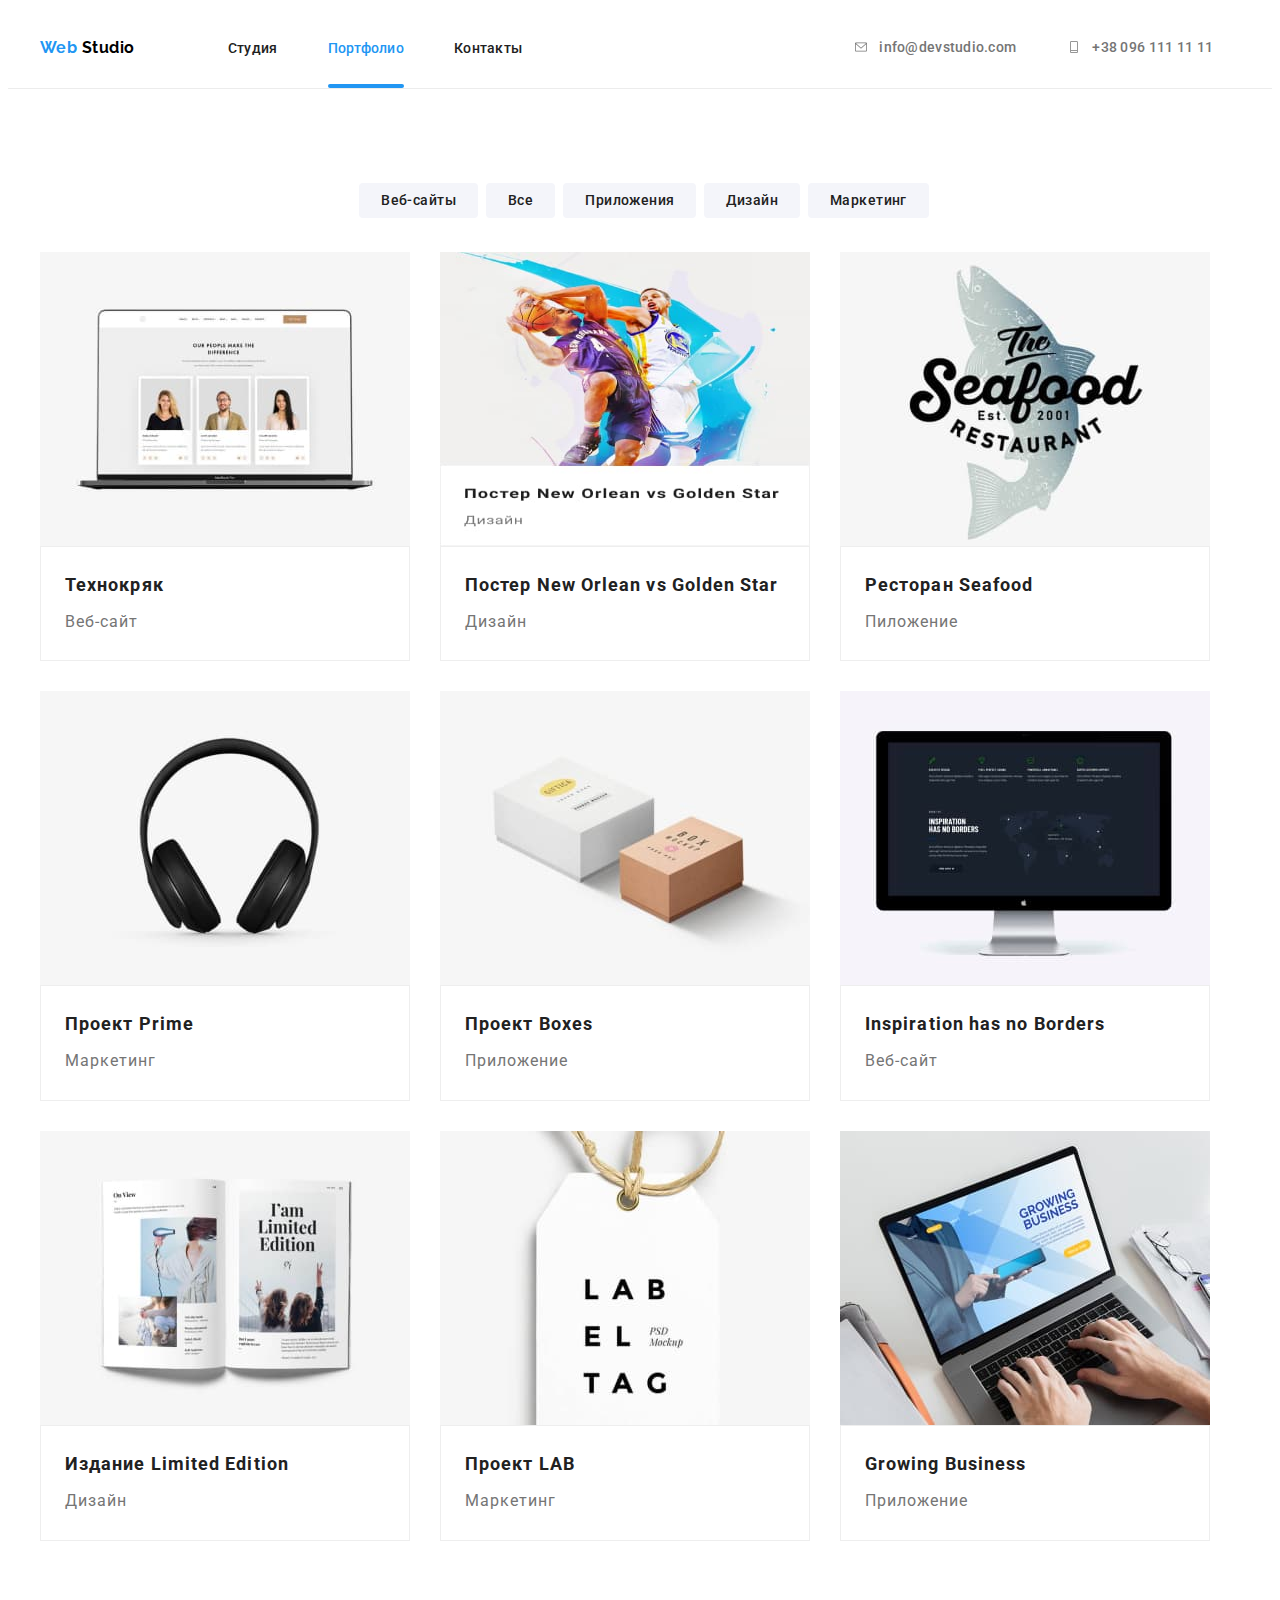
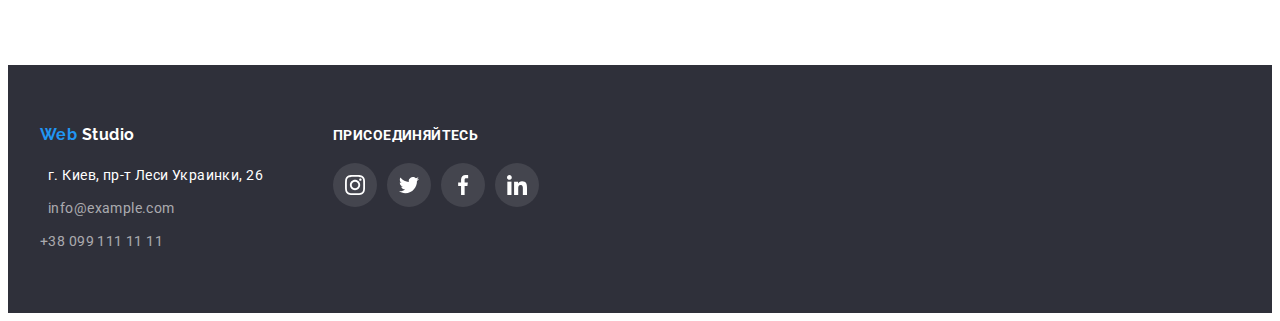
==== portfolio.html @ 034bc5c6 "Загрузка файлів" ====
<!DOCTYPE html>
<html lang="en">
<head>
    <meta charset="UTF-8">
    <meta http-equiv="X-UA-Compatible" content="IE=edge">
    <meta name="viewport" content="width=device-width, initial-scale=1.0">
    <title>Portfolio</title>
    <link rel="preconnect" href="https://fonts.gstatic.com">
    <link href="https://fonts.googleapis.com/css2?family=Raleway:wght@700&family=Roboto:wght@400;500;700;900&display=swap" rel="stylesheet">
    <link rel="stylesheet" href="https://cdnjs.cloudflare.com/ajax/libs/modern-normalize/0.2.0/modern-normalize.min.css" integrity="sha512-sqIVMkf5f8XGYI/UZYGs7wODxlUeoj9JknataPfUwtvrSKWMHrMXGZ7Evb6nabFYJQG15vFFyALe6r0nWCD1Ug==" crossorigin="anonymous" referrerpolicy="no-referrer" />
    <link rel="stylesheet" href="./css/styles.css">
</head>
<body>
    <!--Секція HEADER-->
    <header class="header">
        <div class="container header-container">
            <nav class="navigation">
                <a class="logo" href="./index.html">
                    <span class="logo-web">
                        Web
                    </span>
                    <span class="logo-s">
                        Studio
                    </span>
                </a>
                    <ul class="menu">
                        <li class="list-menu">
                            <a class="menu-link" href="./index.html">
                                Студия
                            </a>
                        </li>
                        <li class="list-menu">
                            <a class="menu-link current" href="./portfolio.html">
                                Портфолио
                            </a>
                        </li>
                        <li class="list-menu">
                            <a class="menu-link" href="">
                                Контакты
                            </a>
                        </li>
                    </ul>
            </nav>
            <!--Секція навігації email та tel-->
            <ul class="adress">
                <li class="list-adress">
                    <a class="mail-link" href="emailto:info@devstudio.com">
                        <svg class="icon-list-adress" width="16" height="12">
                            <use href="./images/sprite.svg#mail_1">
                            </use>
                        </svg>
                        info@devstudio.com
                    </a>
                </li>
                <li class="list-adress">
                    <a class="tel-link" href="tel:+380961111111">
                        <svg class="icon-list-adress" width="16" height="12">
                            <use href="./images/sprite.svg#tel">
                            </use>
                        </svg>
                        +38 096 111 11 11
                    </a>
                </li>
            </ul>
        </div>
    </header>

<!--HERO-->
<main>
    <section>
        <div class="container">
            <ul class="porfolio-menu">
                <li class="list-portfolio-menu">
                    <button class="modal-btn-portfolio" type="button">Веб-сайты</button>
                </li>
                <li class="list-portfolio-menu">
                    <button class="modal-btn-portfolio" type="button">Все</button>
                </li>
                <li class="list-portfolio-menu">
                    <button class="modal-btn-portfolio" type="button">Приложения</button>
                </li>
                <li class="list-portfolio-menu">
                    <button class="modal-btn-portfolio" type="button">Дизайн</button>
                </li>
                <li class="list-portfolio-menu">
                    <button class="modal-btn-portfolio" type="button">Маркетинг</button>
                </li>
            </ul>
    
    <!--Content-->
        <ul class="portfolio-content">
        <li class="portfolio-list-content">
            <a class="portfolio-link" href="">
                <div class="portfolio-overlay">
                    <img src="./images/texno-kryak.jpg" alt="Технокряк"  width="370" height="294">
                    <p class="overlay">Технокряк это современная площадка распространения коронавируса. Компании используют эту платформу для цифрового шпионажа и атак на защищённые сервера конкурентов.
                    </p>
                </div>
                <div class="border-portfolio">
                    <h2 class="portfolio-list">Технокряк</h2>
                    <p class="portfolio-list-item">Веб-сайт</p>
                </div>
            </a>
        </li>
        <li class="portfolio-list-content">
            <a class="portfolio-link" href="">
                <div class="portfolio-overlay">
                    <img src="./images/design.jpg" alt="Постер New Orlean vs Golden Star"  width="370" height="294">
                    <p class="overlay">Технокряк это современная площадка распространения коронавируса. Компании используют эту платформу для цифрового шпионажа и атак на защищённые сервера конкурентов.
                    </p>
                </div>
                <div class="border-portfolio">
                    <h2 class="portfolio-list">Постер New Orlean vs Golden Star</h2>
                    <p class="portfolio-list-item">Дизайн</p>
                </div> 
            </a>
        </li>
        <li class="portfolio-list-content">
            <a class="portfolio-link" href="">
                <div class="portfolio-overlay">
                    <img src="./images/restoran.jpg" alt="Ресторан Seafood"  width="370" height="294">
                    <p class="overlay">Технокряк это современная площадка распространения коронавируса. Компании используют эту платформу для цифрового шпионажа и атак на защищённые сервера конкурентов.
                    </p>
                </div>
                <div class="border-portfolio">
                    <h2 class="portfolio-list">Ресторан Seafood</h2>
                    <p class="portfolio-list-item">Пиложение</p>
                </div>
            </a>
        </li>
        <li class="portfolio-list-content">
            <a class="portfolio-link" href="">
                <div class="portfolio-overlay">
                    <img src="./images/prime.jpg" alt="Проект Prime"  width="370" height="294">
                    <p class="overlay">Технокряк это современная площадка распространения коронавируса. Компании используют эту платформу для цифрового шпионажа и атак на защищённые сервера конкурентов.
                    </p>
                </div>
                <div class="border-portfolio">
                    <h2 class="portfolio-list">Проект Prime</h2>
                    <p class="portfolio-list-item">Маркетинг</p>
                </div>
            </a>
        </li>
        <li class="portfolio-list-content">
            <a class="portfolio-link" href="">
                <div class="portfolio-overlay">
                    <img src="./images/boxes.jpg" alt="Проект Boxes"  width="370" height="294">
                    <p class="overlay">Технокряк это современная площадка распространения коронавируса. Компании используют эту платформу для цифрового шпионажа и атак на защищённые сервера конкурентов.
                    </p>
                </div>
                <div class="border-portfolio">
                    <h2 class="portfolio-list">Проект Boxes</h2>
                    <p class="portfolio-list-item">Приложение</p>
                </div>
            </a>
        </li>
        <li class="portfolio-list-content">
            <a class="portfolio-link" href="">
                <div class="portfolio-overlay">
                    <img src="./images/borders.jpg" alt="Inspiration has no Borders"  width="370" height="294">
                    <p class="overlay">Технокряк это современная площадка распространения коронавируса. Компании используют эту платформу для цифрового шпионажа и атак на защищённые сервера конкурентов.
                    </p>
                </div>
                <div class="border-portfolio">
                    <h2 class="portfolio-list">Inspiration has no Borders</h2>
                    <p class="portfolio-list-item">Веб-сайт</p>
                </div>
            </a>        
        </li>
        <li class="portfolio-list-content">
            <a class="portfolio-link" href="">
                <div class="portfolio-overlay">
                    <img src="./images/limited-edition.jpg" alt="Издание Limited Editions"  width="370" height="294">
                    <p class="overlay">Технокряк это современная площадка распространения коронавируса. Компании используют эту платформу для цифрового шпионажа и атак на защищённые сервера конкурентов.
                    </p>
                </div>
                <div class="border-portfolio">
                    <h2 class="portfolio-list">Издание Limited Edition</h2>
                    <p class="portfolio-list-item">Дизайн</p>
                </div>
            </a>
        </li>
        <li class="portfolio-list-content">
            <a class="portfolio-link" href="">
                <div class="portfolio-overlay">
                    <img src="./images/lab.jpg" alt="Проект LAB"  width="370" height="294">
                    <p class="overlay">Технокряк это современная площадка распространения коронавируса. Компании используют эту платформу для цифрового шпионажа и атак на защищённые сервера конкурентов.
                    </p>
                </div>
                <div class="border-portfolio">
                    <h2 class="portfolio-list">Проект LAB</h2>
                    <p class="portfolio-list-item">Маркетинг</p>
                </div>
            </a>
        </li>
        <li class="portfolio-list-content">
            <a class="portfolio-link" href="">
                <div class="portfolio-overlay">
                    <img src="./images/business.jpg" alt="Growing Business"  width="370" height="294">
                    <p class="overlay">Технокряк это современная площадка распространения коронавируса. Компании используют эту платформу для цифрового шпионажа и атак на защищённые сервера конкурентов.
                    </p>
                </div>
                <div class="border-portfolio">
                    <h2 class="portfolio-list">Growing Business</h2>
                    <p class="portfolio-list-item">Приложение</p>
                </div>
            </a>
        </li>
    </ul>
    </div>
    </section>
</main>

<!--Контакти-->
<footer class="footer">
    <div class="container footer-container">
                                        <!--Контакти-->
        <div class="adres-footer">
            <a class="logo-footer" href="./">
                <span class="logo-footer-web">
                    Web
                </span>
                <span class="logo-footer-s">
                    Studio
                </span>
            </a>
                <address>
                    <ul class="adress-list">
                        <li class="list">
                            <a class="footer-adres-1" href="https://goo.gl/maps/1ds3YkNvuFU2GXz48" target="_blank" rel="noopener noreferrer">
                                г. Киев, пр-т Леси Украинки, 26
                            </a>
                        </li>
                        <li class="list">
                            <a class="footer-adres-2" href="mailto:info@example.com">
                                info@example.com
                            </a>
                        </li>
                        <li class="list">
                            <a class="footer-adres-2" href="tel:+380991111111">
                                +38 099 111 11 11
                            </a>
                        </li>
                    </ul>
                </address>
        </div>
                                        <!--Присоединяйтесь-->
        <div class="join">
            <h3 class="join-title">
                присоединяйтесь
            </h3>
            <ul class="join-list">
                <li class="join-item">
                    <a class="join-link" href="">
                        <svg class="join-icon" width="20" height="20">
                            <use href="./images/sprite.svg#instagram">
                            </use>
                        </svg>
                    </a>
                </li>
                <li class="join-item">
                    <a class="join-link" href="">
                        <svg class="join-icon" width="20" height="20">
                            <use href="./images/sprite.svg#twitter">
                            </use>
                        </svg>
                    </a>
                </li>
                <li class="join-item">
                    <a class="join-link" href="">
                        <svg class="join-icon" width="20" height="20">
                            <use href="./images/sprite.svg#facebook">
                            </use>
                        </svg>
                    </a>
                </li>
                <li class="join-item">
                    <a class="join-link" href="">
                        <svg class="join-icon" width="20" height="20">
                            <use href="./images/sprite.svg#linkedin">
                            </use>
                        </svg>
                    </a>
                </li>
            </ul>
        </div>
    </div>
</footer>

</body>
</html>
---- css/styles.css ----
/*Стилізація верхнього меню секції HEADER*/
/*Обнуление отступов*/
h1,
h2,
h3,
h4,
h5,
h6,
p {
    margin-top: 0;
    margin-bottom: 0;
}

ul,ol{
    margin-top: 0;
    margin-bottom: 0;
    padding-left: 0;
    list-style: none;
}

img{
    display: block;
}
/*Обнуление отступов*/
.container
{
    width: 1200px;
    margin: 0 auto;

}

/*---Секція HEADER------*/
.header-container
{
    display: flex;
    align-items: center;
}
.header{
    padding-top: 24px;
    padding-bottom: 25px;
    border-bottom: 1px solid #ECECEC;
}
.navigation
{
    display: flex;
    align-items: center;
}
.menu
{
    display: flex;
    align-items: center;
}
.logo
{
    margin-right: 93px;
}

/*Логотип WebStudio*/
.logo{
    font-family: Raleway; 
    font-style: normal; 
    font-weight: bold; s
    font-size: 26px; 
    line-height: 31px;
    letter-spacing: 0.03em;
    color: #2196F3;
    text-decoration: none
    text-shadow: 0 4 4
    rgba(0,0,0,0.25);
    text-decoration: none /*прибирає підкреслення*/
    }
.logo-web
{
    color:#2196f3
}
.logo-s
{
    color:black
}
/*Стилізація блокім меню: Студія,Потфоліо...*/
.list-menu:not(:last-child){
    margin-right: 50px;
}

.menu-link.current{
    color: #2196f3;
}
.menu-link{
    position: relative;
    font-family: Roboto; 
    font-style: normal; 
    font-weight: 500; 
    font-size: 14px; 
    line-height: 1.14; 
    letter-spacing: 0.02em;
    color: #212121;
    text-decoration: none;
    padding-top: 32px;
    padding-bottom:32px;
}
.menu-link.current::after{/*підкреслення активної сторінки*/
    content: "";
    position: absolute;
    width: 100%;
    height: 4px;
    left: 0;
    bottom: 0;
    top: 76px;
    display: block;
    background: #2196F3;
    border-radius: 2px;

}

/*Стилізація блоків меню: tел, Mайл*/
.adress
{
    display: flex;
    align-items: center;
}
.list-adress
{
    list-style: none; /*прибирає точки в списку*/
    margin-right: auto;
}
.mail-link{
    display: flex;
    align-items: center;
    margin-left: 331px;
    
    font-family: Roboto; 
    font-style: normal; 
    font-weight: 500; 
    font-size: 14px; 
    line-height: 1.14; 
    letter-spacing: 0.02em;
    color: #757575;
    text-decoration: none;
    transition: color 250ms linear;
}
.tel-link{   
    display: flex;
    align-items: center;
    margin-left: 50px;
    
    font-family: Roboto; 
    font-style: normal; 
    font-weight: 500; 
    font-size: 14px; 
    line-height: 1.14; 
    letter-spacing: 0.02em;
    color: #757575;
    text-decoration: none;
    transition: color 250ms linear;
}
.icon-list-adress{
    margin-right: 10px;
    fill: currentColor;
}
.menu-link:hover,
.menu-link:focus
{
    color: #2196f3;
}
.icon-list-adress:hover,
.icon-list-adress:focus
{
    color: currentColor #2196f3;
}
.mail-link:hover,
.mail-link:focus
{
    color: #2196f3;
}
.tel-link:hover,
.tel-link:focus
{
    color: #2196f3;
}

/*----------------------------------------*/
/*Стилізація секції HERO*/
.section-hero
{   
    background-image:linear-gradient(rgba(47,48,58,0.4), rgba(47,48,58,0.4)), url("../images/hero.jpg");
    background-repeat: no-repeat;
    background-position: center;
    background-size: cover;
    /*background-color: #2f303a;*/
    text-align: center;
    padding-top: 200px;
    padding-bottom: 200px;
}
.hero-z
{
    align-items: center;
    width: 696px;
    margin-left: 245px;
    margin-bottom: 30px;
    font-family: Roboto; 
    font-style: normal; 
    font-weight: 900; 
    font-size: 44px; 
    line-height: 1.36;
    color: #FFFFFF;
} 

.modal-btn 
{
    background: #188ce8;  
    border-radius:4px ; 
    padding: 10px 32px;
    font-family: Roboto; 
    font-style: normal; 
    font-weight: bold; 
    font-size: 16px; 
    line-height: 30px;
 /* identical to box height, 187% */
    align-items: center; 
    text-align: center; 
    letter-spacing: 0.06em;
    border-radius:4px ;
    color: #FFFFFF;
    cursor: pointer; 
}

/*Стилізація секцій */
/*Секція особенності Section-1*/
.section
{
    padding-top: 94px;
    /* padding-bottom: 94px;*/
}
.features-container
{
    display: flex;
    align-items: center;
}
.features-menu
{
    display: flex;
    align-items: center;
    margin-right: 30px;
}
/*.list{
    width: 270px;
}
.list:not(:last-child)
{
    margin-right: 30px;
}

*/
.features-list
{
    margin-top: 30px;
    margin-bottom: 10px;
    font-family: Roboto; 
    font-style: normal; 
    font-weight: bold; 
    font-size: 14px; 
    line-height: 16px;
    letter-spacing: 0.03em;
    text-transform: uppercase;
    color: #212121;
}
.features{
    display: flex;
    justify-content: center;
    align-items: center;
    background-color: #F4F5FA;
    margin-right: 30px;
    border-radius: 4px;
}
.features-list-icon{
    background-color: #F4F5FA;
    border-radius: 0px 4px 4px 0px 0.25;
    margin-top: 25px;
    margin-bottom: 25px;
    margin-left: 100px;
    margin-right: 100px;
}

.hero-list-item
{
    margin-right: 30px;
    font-family: Roboto; 
    font-style: normal; 
    font-weight: normal; 
    font-size: 14px; 
    line-height: 1.71;
    letter-spacing: 0.03em;
    color: #757575;
}

/*Секція чим займаємося Section-2*/
.work{
    padding-bottom: 94px;
}
.section-work
{
    font-family: Roboto; 
    font-style: normal; 
    font-weight: bold; 
    font-size: 36px; 
    line-height: 1.16;
    letter-spacing: 0.03em;
    color: #212121;
    margin-bottom: 50px;
    text-align: center;
}

.work-section
{
    display: flex;
    align-items: center;
}
.work-list:not(:last-child)
{
    margin-right: 30px;
    list-style: none;
}
/*Опис вспливаючого вікна на контенті*/

.work-overlay{
    position: relative;
    overflow: hidden;
}
.overlay-work{
    position: absolute;
    padding-top: 27px;
    padding-bottom: 27px;

    font-family: Roboto;
    font-style: normal;
    font-weight: bold;
    font-size: 16px;
    line-height: 16px;
    text-align: center;
    letter-spacing: 00.03em;
    text-transform: uppercase;
    color: #FFFFFF;

    background: rgba(47,48,58,0.8);
    width: 100%;
    height: 70px;
    bottom: 0;
    left: 0;
    overflow: auto;
}


/*Секція наша команда Section-3*/

.section3
{
    background: #f5f4fa;
    padding-bottom: 94px;
}
.team-work
{
    display: flex;
    align-items: center;
}
.team-list/*:not(:last-child)*/{
    background-color: #FFFFFF;
    margin-right: 30px;
    list-style: none;
    box-shadow: 
0px 1px 3px rgba(0, 0, 0, 0.12), 
0px 1px 1px rgba(0, 0, 0, 0.14), 
0px 2px 1px rgba(0, 0, 0, 0.20);
    border-radius: 0px 0px 4px 4px;
}
.team-item{
    padding: 30px 0px;
}
.section-our-team
{
    font-family: Roboto; 
    font-style: normal; 
    font-weight: 500; 
    font-size: 16px; 
    line-height: 1.19;
    letter-spacing: 0.03em;
    text-align: center;
    color: #212121;
    margin-top: 30px;
    margin-bottom: 10px;
}
.section-profession
{
    
    font-family: Roboto; 
    font-style: normal; 
    font-weight: normal; 
    font-size: 16px; 
    line-height: 1.19;
    letter-spacing: 0.03em;
    text-align: center;
    color: #757575;
}
.social-network{
    display: flex;
    justify-content: center;
    margin-top: 16px;
    margin-left: -10px;
}
.social-network-item{
    margin-left: 10px;
}
.social-network-link{
    display: flex;
    align-items: center;
    justify-content: center;
    padding: 12px;
    fill: #AFB1B8;
    border-radius: 50%;
    transition: color 250ms;
}
.social-network-link:hover,
.social-network-link:focus{
    background-color: #2196F3;
    fill: #FFFFFF;
}

/*--------------------------------------*/
/*Секция 4*/
.section4{
    padding-bottom: 94px;
}
.client{
    display: flex;
    align-items: center;
    margin-left: -30px;
}
.client-item{
    margin-left: 30px;
}
.client-link{
    display: flex;
    align-items: center;
    justify-content: center;
    padding-top: 16px;
    padding-bottom: 16px;
    padding-left: 32px;
    padding-right: 32px;
    border: 1px solid #AFB1B8;
    border-radius: 4px;
    fill: #AFB1B8;
    transition: color 250ms, background-color 250ms;
}

.client-icon:hover,
.client-icon:focus{
    fill: #2196F3;
}
.client-link:hover,
.client-link:focus{
    border-color: #2196F3;
}
/*Стилізація секяції footer*/

.footer
{
    background: #2F303A;
    padding-top: 60px;
    right: 252px;
}
.footer-container{
    display: flex;
    align-items: baseline;
    /* width: 1200px;
    right: 252px;*/
}

.logo-footer
{
    font-family: Raleway; 
    font-style: normal; 
    font-weight: bold; s
    font-size: 26px; 
    line-height: 1.19;
/* identical to box height */ 
    letter-spacing: 0.03em;
    color: #2196F3;
    text-decoration: none
    text-shadow: 0 4 4
    rgba(0,0.0,0.25);
    text-decoration: none /*прибирає підкреслення*/ 
}
.logo-footer-web
{
    color:#2196f3
}
.logo-footer-s
{
    color:white
}
.adress-list
{
    padding-top:  20px;
    padding-bottom: 60px;
}
.footer-adres-1
{
    font-family: Roboto; 
    font-style: normal; 
    font-weight: normal; 
    font-size: 14px; 
    line-height: 1.71;
    letter-spacing: 0.03em;
    color: #FFFFFF;
    text-decoration: none;
}
.footer-adres-2
{
    font-family: Roboto; 
    font-style: normal; 
    font-weight: normal; 
    font-size: 14px; 
    line-height: 1.71;
    letter-spacing: 0.03em;
    color: rgba(255, 255, 255, 0.6);
    text-decoration: none;  
}

.list:not(:last-child)
{
    margin-bottom: 9px;
    margin-left: 8px;
}

/*Секція----- Присоединяйтесь-----*/
.join{
    margin-left: 70px;
}
.join-title{
    font-family: Roboto;
    margin-bottom: 20px;
    font-style: normal;
    font-size: 14px;
    line-height: 1.17;
    letter-spacing: 0.03em;
    text-transform: uppercase;
    color: #FFFFFF;
}
.join-list{
    display: flex;
    justify-self: center;
    margin-top: 16px;
    margin-left: -10px;
}
.join-item{
    margin-left: 10px;
}
.join-link{
    display: flex;
    align-items: center;
    justify-content: center;
    padding: 12px;
    fill: #FFFFFF;
    border-radius: 50%;
    background-color: rgba(255,255,255, 0.1);
    transition: transform 250ms linear;
}
.join-link:hover,
.join-link:focus{
    background-color: #2196F3;
}

/*Модальне вікно*/
.backdrop{
    position: fixed;
    top: 0;
    left: 0;
    width: 100vw;
    height: 100vh;
    background-color: rgba(0,0,0,0.2);
}
.modal{
    position: absolute;
    left: 50%;
    top: 50%;
    width: 528px;
    height: 581px;
    background-color: #FFFFFF;
    transform: translate(-50%,-50%);
    border-radius: 4px;
    box-shadow: 
0px 1px 3px rgba(0, 0, 0, 0.12), 
0px 1px 1px rgba(0, 0, 0, 0.14), 
0px 2px 1px rgba(0, 0, 0, 0.20);
}
/*****Опис стилю кнопки Close****/
.close-btn{
    position: absolute;
    top: 8px;
    right: 8px;
    width: 30px;
    height: 30px;
    border-radius: 50%;
    border: 1px solid rgba(0,0,0,0.1);
    background-color: transparent;
    cursor: pointer;
    padding: 0;
}
.is-hidden{
    opacity: 0;
    visibility: hidden;
    pointer-events: none;
}


/*portfolio.html*/
/*Стилізація та сторінки portfolio*/

.modal-btn-portfolio
{
    font-family: Roboto; 
    font-style: normal;
    font-weight: 500; 
    font-size: 14px; 
    line-height: 1.63;
    letter-spacing: 0.03em;
    color: #212121;
    border: none;
    cursor: pointer;
    border-radius: 4px;
    padding: 6px 22px;
    background: #F4F5FA;
    transition: color 250ms, background-color 250ms;
}   
.modal-btn-portfolio:hover,
.modal-btn-portfolio:focus
{
    color: #FFFFFF;
    background: #2196f3;
}

.portfolio-list
{ 
    margin-top: 20px;
    margin-left: 24px;
    margin-right: 24px;
    font-family: Roboto; 
    font-style: normal; 
    font-weight: bold; 
    font-size: 18px; 
    line-height: 2;
    letter-spacing: 0.06em;
    color: #212121;
}
.portfolio-link{
    text-decoration: none;
    list-style: none;
}
.portfolio-list-item
{   
    text-decoration: none;
    margin-top: 4px;
    margin-left: 24px;
    margin-right: 24px;
    margin-bottom: 24px;
    font-family: Roboto; 
    font-style: normal; 
    font-weight: normal; 
    font-size: 16px; 
    line-height: 1.85;
    letter-spacing: 0.06em;
    color: #757575;
}
.list
{
    list-style: none; /*прибирає точки в списку*/
}

.porfolio-menu
{
    display: flex;
    align-items: center;
    justify-content: center;/*робить контент по центру*/
}

.list-portfolio-menu
{
    margin-top: 94px;
    margin-bottom: 34px;
    margin-left: 8px;
}
.portfolio-content
{   
    display: flex;
    align-items: center;
    flex-wrap: wrap;
    padding-bottom: 94px;
}
.portfolio-list-content
{   
    margin-right: 30px;
    margin-bottom: 30px;
}
.border-portfolio
{
    border: 1px solid;
    border-color: #eeeeee;    

}
.portfolio-list-content:hover,
.portfolio-list-content:focus{
    box-shadow: 
0px 1px 1px rgba(0, 0, 0, 0.12), 
0px 4px 4px rgba(0, 0, 0, 0.06), 
1px 4px 6px rgba(0, 0, 0, 0.16);
}
/*Опис вспливаючого вікна на контенті*/
.portfolio-link{
    display: block;
}
.portfolio-overlay{
    position: relative;
    overflow: hidden;
}
.overlay{
    position: absolute;
    width: 100%;
    height: 100%;
    top:0;
    left:0;
    background: rgba(33,150,243, 0.9);;
    padding-top: 63px;
    padding-bottom: 63px;
    padding-left: 24px;
    padding-right: 24px;
    font-family: Roboto;
    font-style: normal;
    font-weight: normal;
    font-size: 18px;
    line-height: 28px;
    letter-spacing: 00.03em;
    color: #FFFFFF;
    overflow: auto;

    transform: translateY(100%);
    transition: transform 250ms linear;
}
.portfolio-link:hover .overlay,
.portfolio-link:focus .overlay{
    transform: translateY(0%);
}
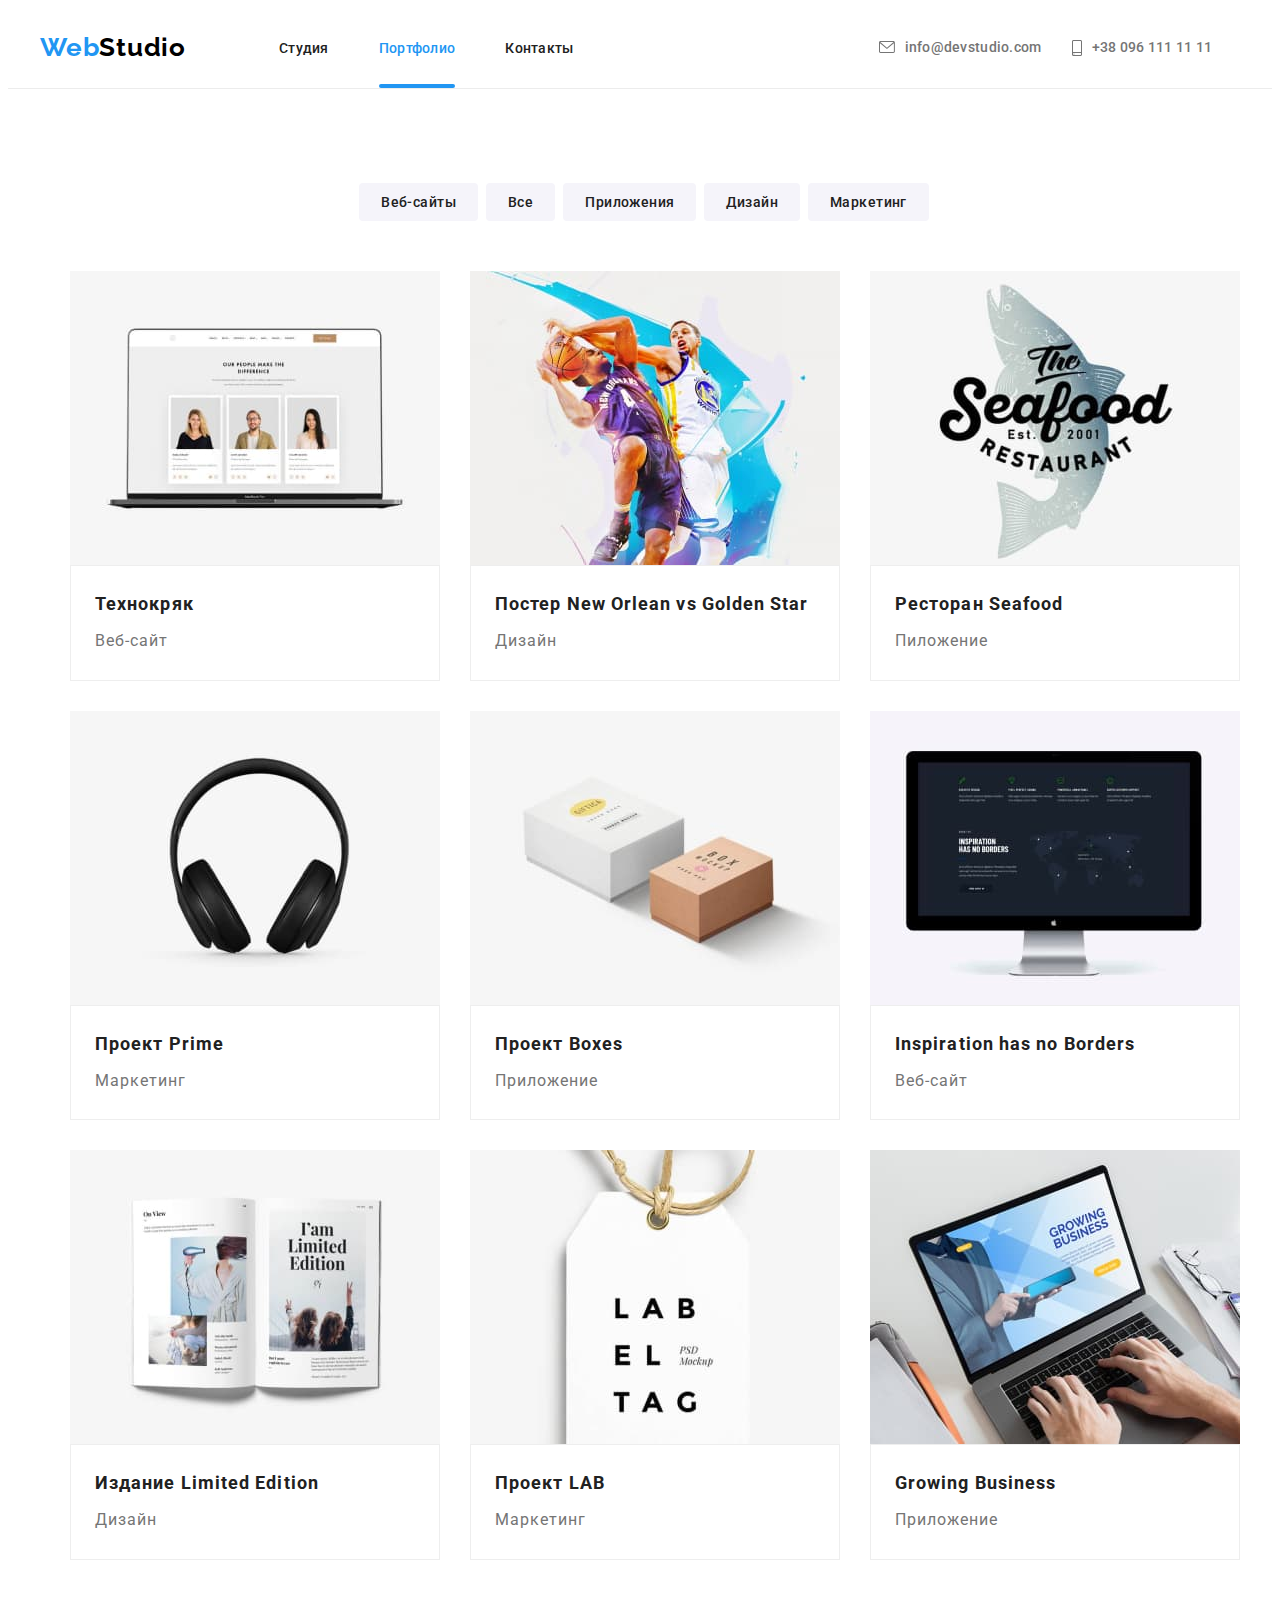
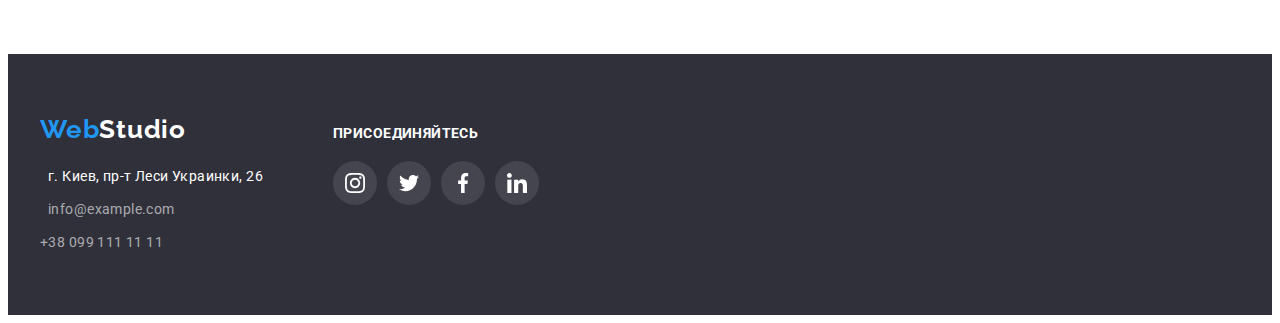
==== commit 5ddc043d: "update" ====
--- a/portfolio.html
+++ b/portfolio.html
@@ -16,28 +16,16 @@
         <div class="container header-container">
             <nav class="navigation">
                 <a class="logo" href="./index.html">
-                    <span class="logo-web">
-                        Web
-                    </span>
-                    <span class="logo-s">
-                        Studio
-                    </span>
-                </a>
+                    <span class="logo-web">Web</span><span class="logo-s">Studio</span></a>
                     <ul class="menu">
                         <li class="list-menu">
-                            <a class="menu-link" href="./index.html">
-                                Студия
-                            </a>
+                            <a class="menu-link" href="./index.html">Студия</a>
                         </li>
                         <li class="list-menu">
-                            <a class="menu-link current" href="./portfolio.html">
-                                Портфолио
-                            </a>
+                            <a class="menu-link current" href="./portfolio.html">Портфолио</a>
                         </li>
                         <li class="list-menu">
-                            <a class="menu-link" href="">
-                                Контакты
-                            </a>
+                            <a class="menu-link" href="">Контакты</a>
                         </li>
                     </ul>
             </nav>
@@ -46,20 +34,12 @@
                 <li class="list-adress">
                     <a class="mail-link" href="emailto:info@devstudio.com">
                         <svg class="icon-list-adress" width="16" height="12">
-                            <use href="./images/sprite.svg#mail_1">
-                            </use>
-                        </svg>
-                        info@devstudio.com
-                    </a>
+                            <use href="./images/sprite.svg#mail"></use></svg>info@devstudio.com</a>
                 </li>
                 <li class="list-adress">
                     <a class="tel-link" href="tel:+380961111111">
-                        <svg class="icon-list-adress" width="16" height="12">
-                            <use href="./images/sprite.svg#tel">
-                            </use>
-                        </svg>
-                        +38 096 111 11 11
-                    </a>
+                        <svg class="icon-list-adress" width="10" height="16">
+                            <use href="./images/sprite.svg#tel"></use></svg>+38 096 111 11 11</a>
                 </li>
             </ul>
         </div>
@@ -67,7 +47,7 @@
 
 <!--HERO-->
 <main>
-    <section>
+    <section class="portfolio-section">
         <div class="container">
             <ul class="porfolio-menu">
                 <li class="list-portfolio-menu">
@@ -217,13 +197,7 @@
                                         <!--Контакти-->
         <div class="adres-footer">
             <a class="logo-footer" href="./">
-                <span class="logo-footer-web">
-                    Web
-                </span>
-                <span class="logo-footer-s">
-                    Studio
-                </span>
-            </a>
+                <span class="logo-footer-web">Web</span><span class="logo-footer-s">Studio</span></a>
                 <address>
                     <ul class="adress-list">
                         <li class="list">
--- a/css/styles.css
+++ b/css/styles.css
@@ -1,4 +1,28 @@
 /*Стилізація верхнього меню секції HEADER*/
+:root{
+    --color-text: #2196F3;
+    --color-text-logo: black;  
+    --color-text-menu:#212121;
+    --color-text-mail-tel:#757575;
+    --color-text-section: #212121;
+    --color-sections-text:#757575;
+    --text-color-hero:#FFFFFF;
+    --color-text-footer-logo-s: white;
+
+    --color-border-header: #ECECEC;
+    --color-border-portfolio: #EEEEEE;
+    --color-svg-border: #AFB1B8;
+
+    --background-color-hero: #2f303a;
+    --background-color-btn: #188ce8;
+    --background-color-footer:#2F303A;
+    --background-color-section3: #F5F4FA;
+    --background-color-modal-btn-potfolio:#2196F3;
+
+    --font-family-text: Roboto;
+    --font-family-logo: Raleway;
+}
+
 /*Обнуление отступов*/
 h1,
 h2,
@@ -38,7 +62,7 @@
 .header{
     padding-top: 24px;
     padding-bottom: 25px;
-    border-bottom: 1px solid #ECECEC;
+    border-bottom: 1px solid var(--color-border-header);
 }
 .navigation
 {
@@ -59,11 +83,11 @@
 .logo{
     font-family: Raleway; 
     font-style: normal; 
-    font-weight: bold; s
+    font-weight: bold;
     font-size: 26px; 
     line-height: 31px;
     letter-spacing: 0.03em;
-    color: #2196F3;
+    color: var(--color-text);
     text-decoration: none
     text-shadow: 0 4 4
     rgba(0,0,0,0.25);
@@ -71,11 +95,11 @@
     }
 .logo-web
 {
-    color:#2196f3
+    color: var(--color-text);
 }
 .logo-s
 {
-    color:black
+    color: var(--color-text-logo);
 }
 /*Стилізація блокім меню: Студія,Потфоліо...*/
 .list-menu:not(:last-child){
@@ -83,7 +107,7 @@
 }
 
 .menu-link.current{
-    color: #2196f3;
+    color: var(--color-text);
 }
 .menu-link{
     position: relative;
@@ -93,7 +117,7 @@
     font-size: 14px; 
     line-height: 1.14; 
     letter-spacing: 0.02em;
-    color: #212121;
+    color: var(--color-text-section);
     text-decoration: none;
     padding-top: 32px;
     padding-bottom:32px;
@@ -107,9 +131,9 @@
     bottom: 0;
     top: 76px;
     display: block;
-    background: #2196F3;
+    background: var(--background-color-modal-btn-potfolio);
     border-radius: 2px;
-
+    
 }
 
 /*Стилізація блоків меню: tел, Mайл*/
@@ -126,7 +150,7 @@
 .mail-link{
     display: flex;
     align-items: center;
-    margin-left: 331px;
+    margin-left: 305px;
     
     font-family: Roboto; 
     font-style: normal; 
@@ -134,14 +158,14 @@
     font-size: 14px; 
     line-height: 1.14; 
     letter-spacing: 0.02em;
-    color: #757575;
+    color: var(--color-text-mail-tel);
     text-decoration: none;
     transition: color 250ms linear;
 }
 .tel-link{   
     display: flex;
     align-items: center;
-    margin-left: 50px;
+    margin-left: 30px;
     
     font-family: Roboto; 
     font-style: normal; 
@@ -149,7 +173,7 @@
     font-size: 14px; 
     line-height: 1.14; 
     letter-spacing: 0.02em;
-    color: #757575;
+    color: var(--color-text-mail-tel);
     text-decoration: none;
     transition: color 250ms linear;
 }
@@ -160,22 +184,22 @@
 .menu-link:hover,
 .menu-link:focus
 {
-    color: #2196f3;
+    color: var(--color-text);
 }
 .icon-list-adress:hover,
 .icon-list-adress:focus
 {
-    color: currentColor #2196f3;
+    color: currentColor var(--color-text);
 }
 .mail-link:hover,
 .mail-link:focus
 {
-    color: #2196f3;
+    color: var(--color-text);
 }
 .tel-link:hover,
 .tel-link:focus
 {
-    color: #2196f3;
+    color: var(--color-text);
 }
 
 /*----------------------------------------*/
@@ -195,19 +219,21 @@
 {
     align-items: center;
     width: 696px;
-    margin-left: 245px;
+    margin: auto;
     margin-bottom: 30px;
     font-family: Roboto; 
     font-style: normal; 
     font-weight: 900; 
     font-size: 44px; 
     line-height: 1.36;
-    color: #FFFFFF;
-} 
+    letter-spacing: 0.06em;
+    color: var(--text-color-hero);
+    text-transform: uppercase;
+}
 
 .modal-btn 
 {
-    background: #188ce8;  
+    background: var(--background-color-btn);
     border-radius:4px ; 
     padding: 10px 32px;
     font-family: Roboto; 
@@ -220,7 +246,7 @@
     text-align: center; 
     letter-spacing: 0.06em;
     border-radius:4px ;
-    color: #FFFFFF;
+    color: var(--text-color-hero);
     cursor: pointer; 
 }
 
@@ -229,7 +255,8 @@
 .section
 {
     padding-top: 94px;
-    /* padding-bottom: 94px;*/
+    padding-bottom: 94px;
+    margin: auto;
 }
 .features-container
 {
@@ -240,8 +267,13 @@
 {
     display: flex;
     align-items: center;
-    margin-right: 30px;
-}
+    margin-right: -30px;
+    justify-content: center;
+}
+.features-menu{
+    flex-basis: calc(100%/4 - 270px);
+}
+
 /*.list{
     width: 270px;
 }
@@ -262,18 +294,20 @@
     line-height: 16px;
     letter-spacing: 0.03em;
     text-transform: uppercase;
-    color: #212121;
+    color: var(--color-text-section);
 }
 .features{
+    width: 270px;
+    margin-bottom: 30px;
     display: flex;
     justify-content: center;
     align-items: center;
-    background-color: #F4F5FA;
+    background-color: var(--background-color-section3);
     margin-right: 30px;
     border-radius: 4px;
 }
 .features-list-icon{
-    background-color: #F4F5FA;
+    background-color: var(--background-color-section3);
     border-radius: 0px 4px 4px 0px 0.25;
     margin-top: 25px;
     margin-bottom: 25px;
@@ -288,13 +322,14 @@
     font-style: normal; 
     font-weight: normal; 
     font-size: 14px; 
-    line-height: 1.71;
-    letter-spacing: 0.03em;
-    color: #757575;
+    line-height: 24px;
+    letter-spacing: 0.03em;
+    color: var(--color-text-mail-tel);
 }
 
 /*Секція чим займаємося Section-2*/
 .work{
+    padding: 0;
     padding-bottom: 94px;
 }
 .section-work
@@ -305,7 +340,7 @@
     font-size: 36px; 
     line-height: 1.16;
     letter-spacing: 0.03em;
-    color: #212121;
+    color: var(--color-text-section);
     margin-bottom: 50px;
     text-align: center;
 }
@@ -339,7 +374,7 @@
     text-align: center;
     letter-spacing: 00.03em;
     text-transform: uppercase;
-    color: #FFFFFF;
+    color: var(--text-color-hero);
 
     background: rgba(47,48,58,0.8);
     width: 100%;
@@ -354,7 +389,7 @@
 
 .section3
 {
-    background: #f5f4fa;
+    background: var(--background-color-section3);
     padding-bottom: 94px;
 }
 .team-work
@@ -363,7 +398,7 @@
     align-items: center;
 }
 .team-list/*:not(:last-child)*/{
-    background-color: #FFFFFF;
+    background-color: var(--text-color-hero);
     margin-right: 30px;
     list-style: none;
     box-shadow: 
@@ -384,8 +419,7 @@
     line-height: 1.19;
     letter-spacing: 0.03em;
     text-align: center;
-    color: #212121;
-    margin-top: 30px;
+    color: var(--color-text-section);
     margin-bottom: 10px;
 }
 .section-profession
@@ -398,7 +432,7 @@
     line-height: 1.19;
     letter-spacing: 0.03em;
     text-align: center;
-    color: #757575;
+    color: var(--color-sections-text);
 }
 .social-network{
     display: flex;
@@ -411,17 +445,18 @@
 }
 .social-network-link{
     display: flex;
+    width: 44px;
+    height: 44px;
     align-items: center;
     justify-content: center;
-    padding: 12px;
-    fill: #AFB1B8;
+    fill: var(--color-svg-border);
     border-radius: 50%;
     transition: color 250ms;
 }
 .social-network-link:hover,
 .social-network-link:focus{
-    background-color: #2196F3;
-    fill: #FFFFFF;
+    background-color: var(--background-color-modal-btn-potfolio);
+    fill: var(--text-color-hero);
 }
 
 /*--------------------------------------*/
@@ -445,25 +480,27 @@
     padding-bottom: 16px;
     padding-left: 32px;
     padding-right: 32px;
-    border: 1px solid #AFB1B8;
+    border: 1px solid var(--color-svg-border);
     border-radius: 4px;
-    fill: #AFB1B8;
+    fill: var(--color-svg-border);
     transition: color 250ms, background-color 250ms;
 }
 
 .client-icon:hover,
 .client-icon:focus{
-    fill: #2196F3;
+    fill: var(--color-text);
+    border-color: var(--color-text);
 }
 .client-link:hover,
 .client-link:focus{
-    border-color: #2196F3;
+    fill: var(--color-text);
+    border-color: var(--color-text);
 }
 /*Стилізація секяції footer*/
 
 .footer
 {
-    background: #2F303A;
+    background: var(--background-color-footer);
     padding-top: 60px;
     right: 252px;
 }
@@ -478,12 +515,12 @@
 {
     font-family: Raleway; 
     font-style: normal; 
-    font-weight: bold; s
+    font-weight: bold;
     font-size: 26px; 
     line-height: 1.19;
 /* identical to box height */ 
     letter-spacing: 0.03em;
-    color: #2196F3;
+    color: var(--color-text);
     text-decoration: none
     text-shadow: 0 4 4
     rgba(0,0.0,0.25);
@@ -491,11 +528,11 @@
 }
 .logo-footer-web
 {
-    color:#2196f3
+    color: var(--color-text);
 }
 .logo-footer-s
 {
-    color:white
+    color: var(--color-text-footer-logo-s);
 }
 .adress-list
 {
@@ -510,7 +547,7 @@
     font-size: 14px; 
     line-height: 1.71;
     letter-spacing: 0.03em;
-    color: #FFFFFF;
+    color: var(--text-color-hero);
     text-decoration: none;
 }
 .footer-adres-2
@@ -543,7 +580,7 @@
     line-height: 1.17;
     letter-spacing: 0.03em;
     text-transform: uppercase;
-    color: #FFFFFF;
+    color: var(--text-color-hero);
 }
 .join-list{
     display: flex;
@@ -559,14 +596,14 @@
     align-items: center;
     justify-content: center;
     padding: 12px;
-    fill: #FFFFFF;
+    fill: var(--text-color-hero);
     border-radius: 50%;
     background-color: rgba(255,255,255, 0.1);
     transition: transform 250ms linear;
 }
 .join-link:hover,
 .join-link:focus{
-    background-color: #2196F3;
+    background-color: var(--background-color-modal-btn-potfolio);
 }
 
 /*Модальне вікно*/
@@ -584,7 +621,7 @@
     top: 50%;
     width: 528px;
     height: 581px;
-    background-color: #FFFFFF;
+    background-color: var(--text-color-hero);
     transform: translate(-50%,-50%);
     border-radius: 4px;
     box-shadow: 
@@ -595,6 +632,9 @@
 /*****Опис стилю кнопки Close****/
 .close-btn{
     position: absolute;
+    display: flex;
+    justify-content: center;
+    align-items: center;
     top: 8px;
     right: 8px;
     width: 30px;
@@ -604,6 +644,7 @@
     background-color: transparent;
     cursor: pointer;
     padding: 0;
+    box-sizing: border-box;
 }
 .is-hidden{
     opacity: 0;
@@ -614,28 +655,33 @@
 
 /*portfolio.html*/
 /*Стилізація та сторінки portfolio*/
-
-.modal-btn-portfolio
-{
+.portfolio-section{
+    padding-top: 94px;
+    padding-bottom: 94px;
+    margin: auto;
+}
+
+.modal-btn-portfolio{
+    height: 38px;
     font-family: Roboto; 
     font-style: normal;
     font-weight: 500; 
     font-size: 14px; 
     line-height: 1.63;
     letter-spacing: 0.03em;
-    color: #212121;
+    color: var(--color-text-menu);
     border: none;
     cursor: pointer;
     border-radius: 4px;
     padding: 6px 22px;
-    background: #F4F5FA;
+    background: var(--background-color-section3);
     transition: color 250ms, background-color 250ms;
 }   
 .modal-btn-portfolio:hover,
 .modal-btn-portfolio:focus
 {
-    color: #FFFFFF;
-    background: #2196f3;
+    color: var(--text-color-hero);
+    background: var(--color-text);
 }
 
 .portfolio-list
@@ -649,7 +695,7 @@
     font-size: 18px; 
     line-height: 2;
     letter-spacing: 0.06em;
-    color: #212121;
+    color: var(--color-text-menu);
 }
 .portfolio-link{
     text-decoration: none;
@@ -668,42 +714,38 @@
     font-size: 16px; 
     line-height: 1.85;
     letter-spacing: 0.06em;
-    color: #757575;
+    color: var(--color-text-mail-tel);
 }
 .list
 {
     list-style: none; /*прибирає точки в списку*/
 }
 
-.porfolio-menu
-{
+.porfolio-menu{
     display: flex;
     align-items: center;
     justify-content: center;/*робить контент по центру*/
-}
-
-.list-portfolio-menu
-{
-    margin-top: 94px;
-    margin-bottom: 34px;
+    margin-bottom: 50px;
+}
+
+.list-portfolio-menu{
     margin-left: 8px;
 }
-.portfolio-content
-{   
+.portfolio-content{   
     display: flex;
     align-items: center;
     flex-wrap: wrap;
-    padding-bottom: 94px;
-}
-.portfolio-list-content
-{   
-    margin-right: 30px;
-    margin-bottom: 30px;
+    margin-top: -30px;
+    margin-right: -30px;
+}
+.portfolio-list-content{   
+    margin-top: 30px;
+    margin-left: 30px;
 }
 .border-portfolio
 {
     border: 1px solid;
-    border-color: #eeeeee;    
+    border-color: var(--color-border-portfolio);    
 
 }
 .portfolio-list-content:hover,
@@ -713,6 +755,10 @@
 0px 4px 4px rgba(0, 0, 0, 0.06), 
 1px 4px 6px rgba(0, 0, 0, 0.16);
 }
+.portfolio-content .portfolio-list-content{
+    flex-basis: calc(100%/3 - 90px)
+    }
+
 /*Опис вспливаючого вікна на контенті*/
 .portfolio-link{
     display: block;
@@ -738,12 +784,13 @@
     font-size: 18px;
     line-height: 28px;
     letter-spacing: 00.03em;
-    color: #FFFFFF;
+    color: var(--text-color-hero);
     overflow: auto;
 
     transform: translateY(100%);
     transition: transform 250ms linear;
 }
+
 .portfolio-link:hover .overlay,
 .portfolio-link:focus .overlay{
     transform: translateY(0%);
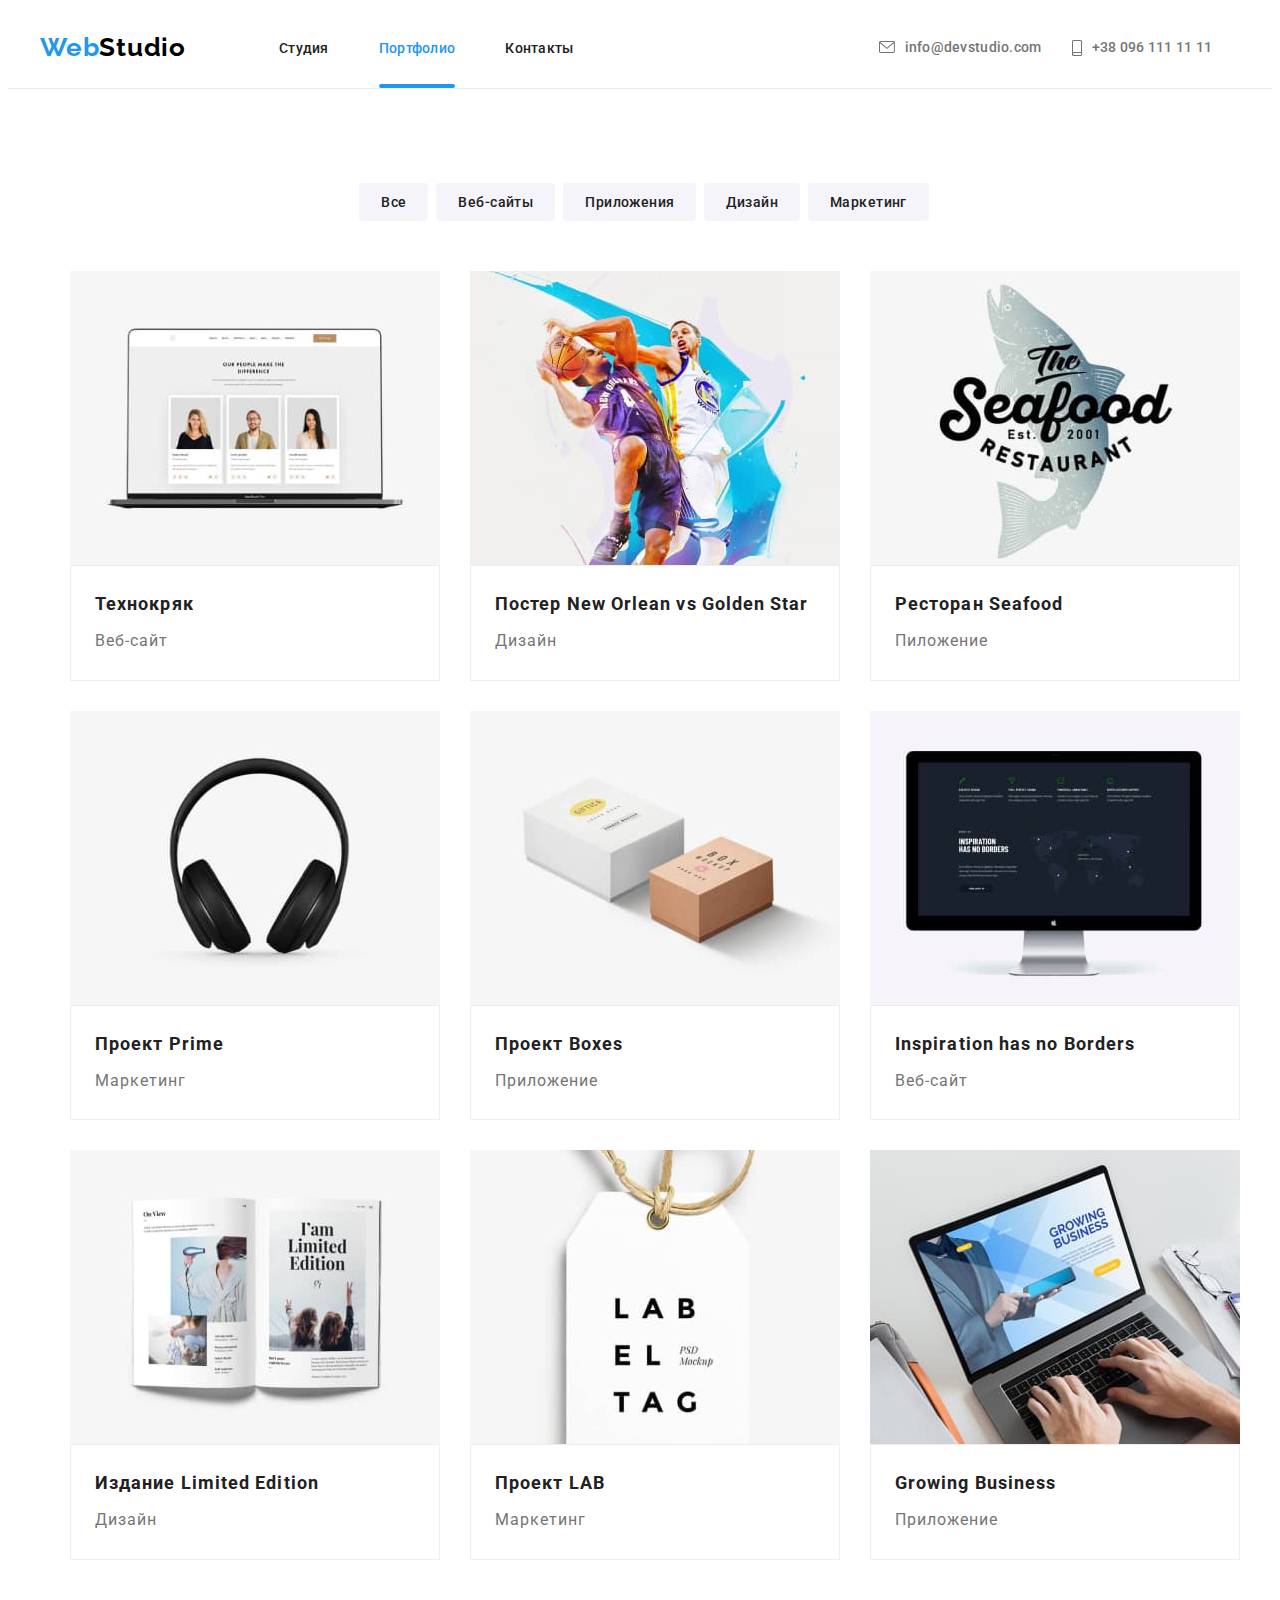
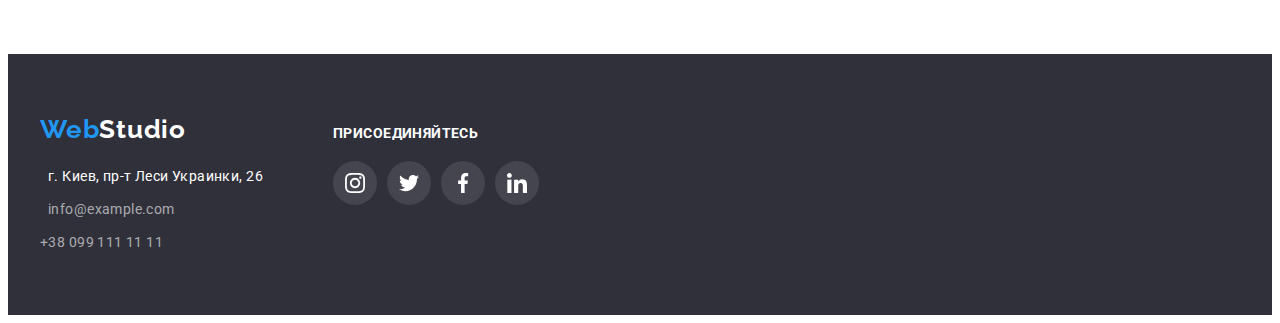
==== commit 95d4a2d9: "Update portfolio.html" ====
--- a/portfolio.html
+++ b/portfolio.html
@@ -51,10 +51,10 @@
         <div class="container">
             <ul class="porfolio-menu">
                 <li class="list-portfolio-menu">
+                    <button class="modal-btn-portfolio" type="button">Все</button>
+                </li>
+                <li class="list-portfolio-menu">
                     <button class="modal-btn-portfolio" type="button">Веб-сайты</button>
-                </li>
-                <li class="list-portfolio-menu">
-                    <button class="modal-btn-portfolio" type="button">Все</button>
                 </li>
                 <li class="list-portfolio-menu">
                     <button class="modal-btn-portfolio" type="button">Приложения</button>
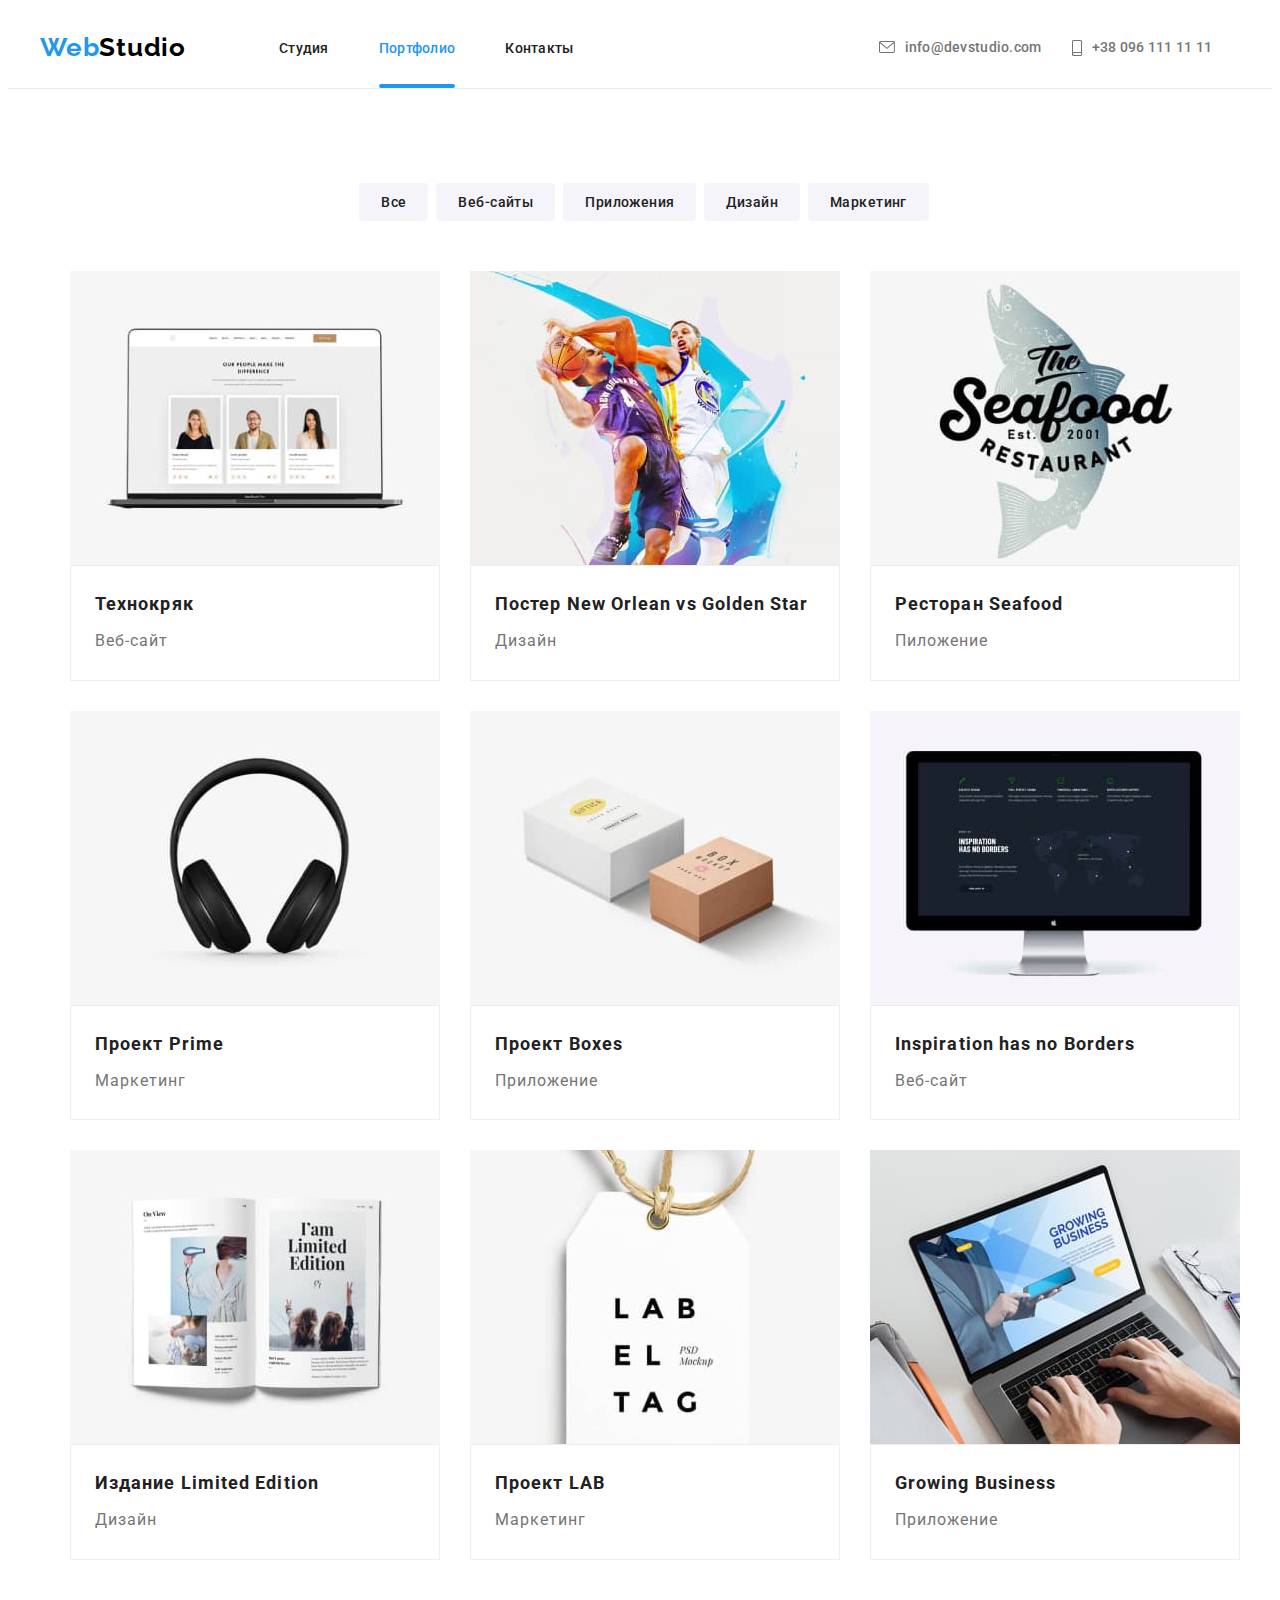
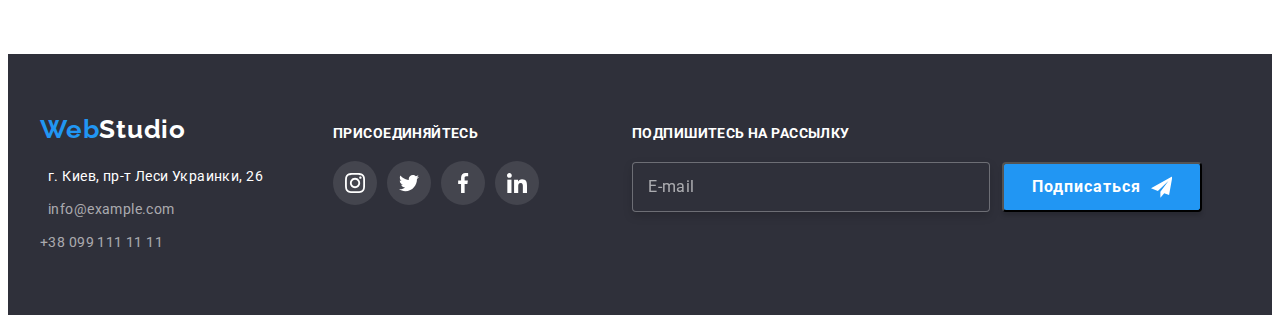
==== commit 7cfb9ede: "04.08.2021 19.38" ====
--- a/portfolio.html
+++ b/portfolio.html
@@ -258,6 +258,21 @@
                 </li>
             </ul>
         </div>
+        
+                <!--Підписка на розсилку-->
+        <div class="mailing">
+            <label for="email-send" class="mailing-label">Подпишитесь на рассылку</label>
+                <div class="message">
+                    <form action="#" class="form-send">
+                        <input id="email-send" type="email" class="input-form-send" placeholder="E-mail" name="email">
+                        <button type="submit" class="button-send"> Подписаться
+                            <svg class="send-icon" width="24" height="24">
+                            <use href="./images/sprite.svg#send"></use>
+                            </svg>
+                        </button>
+                    </form>
+                </div>
+        </div>
     </div>
 </footer>
 
--- a/css/styles.css
+++ b/css/styles.css
@@ -121,6 +121,7 @@
     text-decoration: none;
     padding-top: 32px;
     padding-bottom:32px;
+    transition: color 250ms linear;
 }
 .menu-link.current::after{/*підкреслення активної сторінки*/
     content: "";
@@ -146,6 +147,7 @@
 {
     list-style: none; /*прибирає точки в списку*/
     margin-right: auto;
+    transition: color 250ms linear;
 }
 .mail-link{
     display: flex;
@@ -180,6 +182,7 @@
 .icon-list-adress{
     margin-right: 10px;
     fill: currentColor;
+    transition: color 250ms linear;
 }
 .menu-link:hover,
 .menu-link:focus
@@ -187,9 +190,8 @@
     color: var(--color-text);
 }
 .icon-list-adress:hover,
-.icon-list-adress:focus
-{
-    color: currentColor var(--color-text);
+.icon-list-adress:focus{
+    color:currentColor var(--color-text);
 }
 .mail-link:hover,
 .mail-link:focus
@@ -442,6 +444,7 @@
 }
 .social-network-item{
     margin-left: 10px;
+    transition: color 250ms linear;
 }
 .social-network-link{
     display: flex;
@@ -451,7 +454,11 @@
     justify-content: center;
     fill: var(--color-svg-border);
     border-radius: 50%;
-    transition: color 250ms;
+    transition: background-color 250ms linear;
+}
+.social-network-icon{
+    fill: currentColor var(--color-svg-border);
+    transition: fill 250ms linear;
 }
 .social-network-link:hover,
 .social-network-link:focus{
@@ -483,9 +490,11 @@
     border: 1px solid var(--color-svg-border);
     border-radius: 4px;
     fill: var(--color-svg-border);
-    transition: color 250ms, background-color 250ms;
-}
-
+    transition: border-color 250ms linear;
+}
+.client-icon{
+    transition: fill 25ms linear;
+}
 .client-icon:hover,
 .client-icon:focus{
     fill: var(--color-text);
@@ -521,10 +530,10 @@
 /* identical to box height */ 
     letter-spacing: 0.03em;
     color: var(--color-text);
-    text-decoration: none
+    text-decoration: none;
     text-shadow: 0 4 4
     rgba(0,0.0,0.25);
-    text-decoration: none /*прибирає підкреслення*/ 
+    text-decoration: none; /*прибирає підкреслення*/ 
 }
 .logo-footer-web
 {
@@ -606,6 +615,85 @@
     background-color: var(--background-color-modal-btn-potfolio);
 }
 
+/*-----Секція Підписка на розсилку---*/
+.mailing{
+    display: block;
+    margin-left: 93px;
+}
+
+.mailing-label {
+    font-family: Roboto;
+    font-style: normal;
+    font-weight: bold;
+    font-size: 14px;
+    line-height: 16px;
+    letter-spacing: 0.03em;
+    text-transform: uppercase;
+    color: var(--text-color-hero);
+}
+.message {
+    display: flex;
+    align-items: center;
+    margin-top: 20px;
+}
+.form-send {
+    display: flex;
+}
+.input-form-send {
+    width: 358px;
+    height: 50px;
+    border: 1px solid rgba(255,255,255,0.3);
+    box-sizing: border-box;
+    filter: drop-shadow(0px 4px 4px rgba(0,0,0,0.15));
+    border-radius: 4px;
+    background-color: var(--background-color-footer);
+    color: var(--color-text-footer-logo-s);
+    padding-left: 15px;
+
+    font-family: Roboto;
+    font-size: 16px;
+    align-items: center;
+    line-height: 20px;
+    letter-spacing: 0.03em;
+
+}
+.input-form-send::placeholder {
+    display: flex;
+    font-family: Roboto;
+    padding: 16px 0px;
+    font-size: 16px;
+    align-items: center;
+    line-height: 20px;
+    letter-spacing: 0.03em;
+    color: rgba(255, 255, 255,0.6 );
+    
+}
+.button-send {
+    display: flex;
+    width: 200px;
+    height: 50px;
+    background: var(--color-text);
+    box-shadow: 0px 4px 4px rgba(0,0,0,0.15);
+    border-radius: 4px;
+    margin-left: 12px;
+    padding: 10px 28px;
+    align-items: center;
+
+    font-family: Roboto;
+    font-style: normal;
+    font-weight: bold;
+    font-size: 16px;
+    line-height: 30px;
+    letter-spacing: 0.06em;
+    color: var(--text-color-hero);
+}
+
+.send-icon {
+    margin-left: 10px;
+    fill: var(--color-text-footer-logo-s);
+}
+
+/*----------------------------------*/
 /*Модальне вікно*/
 .backdrop{
     position: fixed;
@@ -628,6 +716,7 @@
 0px 1px 3px rgba(0, 0, 0, 0.12), 
 0px 1px 1px rgba(0, 0, 0, 0.14), 
 0px 2px 1px rgba(0, 0, 0, 0.20);
+    padding:40px;
 }
 /*****Опис стилю кнопки Close****/
 .close-btn{
@@ -651,7 +740,175 @@
     visibility: hidden;
     pointer-events: none;
 }
-
+/*стилі на модальне вікно*/
+.modal-form{
+    display: flex;
+    flex-direction: column;
+}
+.modal-form-head {
+    margin-top: 21px;
+    margin-bottom: 12px;
+
+    font-family: Roboto;
+    font-style: normal;
+    font-weight: bold;
+    font-size: 20px;
+    line-height: 23px;
+    text-align: center;
+    letter-spacing: 00.03em;
+    color: var(--color-text-menu);
+}
+.modal-form-field{
+    font-family: Roboto;
+    font-style: normal;
+    font-weight: normal;
+    font-size: 12px;
+    line-height: 14px;
+    letter-spacing: 0.01em;
+    color: var(--color-sections-text);
+    margin-bottom: 10px;
+}
+.modal-form-input-wrapper{
+    position: relative;
+    margin-top: 4px;
+    display: block;
+}
+.modal-form-input{
+    width: 100%;
+    height: 40px;
+    border: 1px solid rgba(33, 33, 33, 0.2);
+    box-sizing: border-box;
+    border-radius: 4px;
+    padding-left: 42px;
+    transition: background-color 250ms linear;
+}
+.modal-form-input:focus{
+    outline:none;
+    border-color: var(--background-color-modal-btn-potfolio);
+}
+
+.modal-form-icon{
+    position: absolute;
+    top:50%;
+    left: 12px;
+    display: block;
+    transform: translateY(-50%);
+    fill:var(--color-text-menu);
+    transition: fill 250ms linear;
+    transition: background-color 250ms linear;
+}
+.modal-form-input:focus + .modal-form-icon {
+    fill: var(--color-text);
+}
+
+/*TEXTAREA*/
+.modal-form-message{
+    width: 100%;
+    height: 120px;
+    margin-top: 4px;
+    border: 1px solid rgba(33, 33, 33, 0.2);
+    box-sizing: border-box;
+    border-radius: 4px;
+    padding: 12px 16px;
+    resize: none;
+}
+.modal-form-message:focus{
+    outline: none;
+    border-color: var(--background-color-modal-btn-potfolio);
+    transition: background-color 250ms linear;
+}
+/*Обращение только к плейсхолдеру, также установка стилей*/
+.modal-form-message::placeholder{
+    font-family: Roboto;
+    font-style: normal;
+    font-weight: normal;
+    font-size: 12px;
+    line-height: 14px;
+    letter-spacing: 0.01em;
+    color: rgba(117, 117, 117, 0.5);
+}
+/*------------------------------------------*/
+
+/*CHECKBOX*/
+/*Патерн для приховання checkbox*/
+.visualy-hidden{
+    position: absolute !important;
+    clip: rect(1px 1px 1px 1px); /*IE6, IE7*/
+    clip: rect(1px, 1px, 1px, 1px);
+    padding: 0 !important;
+    border: 0 !important;
+    height: 1px !important;
+    width: 1px !important;
+    overflow: hidden;
+}
+/*------------------------------------------*/
+
+.modal-form-checkbox:checked + .modal-form-checkbox-label::before {
+    border-radius: 2px;
+    border-color: var(--background-color-modal-btn-potfolio);
+    background-image: url(../images/check.jpg);
+    
+}
+
+.modal-form-checkbox:focus + .modal-form-checkbox-label::before {
+    outline: 1px solid var(--background-color-modal-btn-potfolio);    
+}
+
+.modal-form-checkbox-label{
+    display: flex;
+    align-items: center;
+    
+    font-family: Roboto;
+    font-style: normal;
+    font-weight: normal;
+    font-size: 14px;
+    line-height: 24px;
+    letter-spacing: 0.03em;
+    color: var(--color-sections-text);
+    margin-bottom: 30px;
+}
+
+.modal-form-checkbox-label::before{
+    display: block;
+    content: " ";
+    width: 16px;
+    height: 16px;
+    border: 1px solid var(--color-text-section);
+    cursor: pointer;
+    margin-right: 9px;
+}
+.modal-form-label-link {
+    font-family: Roboto;
+    font-style: normal;
+    font-weight: normal;
+    font-size: 14px;
+    line-height: 24px;
+    letter-spacing: 0.03em;
+    text-decoration-line: underline;
+    color: var(--color-text);
+}
+
+/* BUTTON*/
+.modal-form-btn{
+    align-self: center;
+    width: 200px;
+    height: 50px;
+    background: var(--color-text);
+    box-shadow: 0px 4px 4px rgba(0, 0 ,0,0.15);
+    border-radius: 4px;
+    border-color: var(--color-text);
+    padding: 10px 32px;
+
+    font-family: Roboto;
+    font-size: 16px;
+    line-height: 30px;
+    align-items: center;
+    text-align: center;
+    letter-spacing: 0.06em;
+    color: var(--text-color-hero);
+    font-weight: bold; 
+    cursor: pointer; 
+}
 
 /*portfolio.html*/
 /*Стилізація та сторінки portfolio*/
